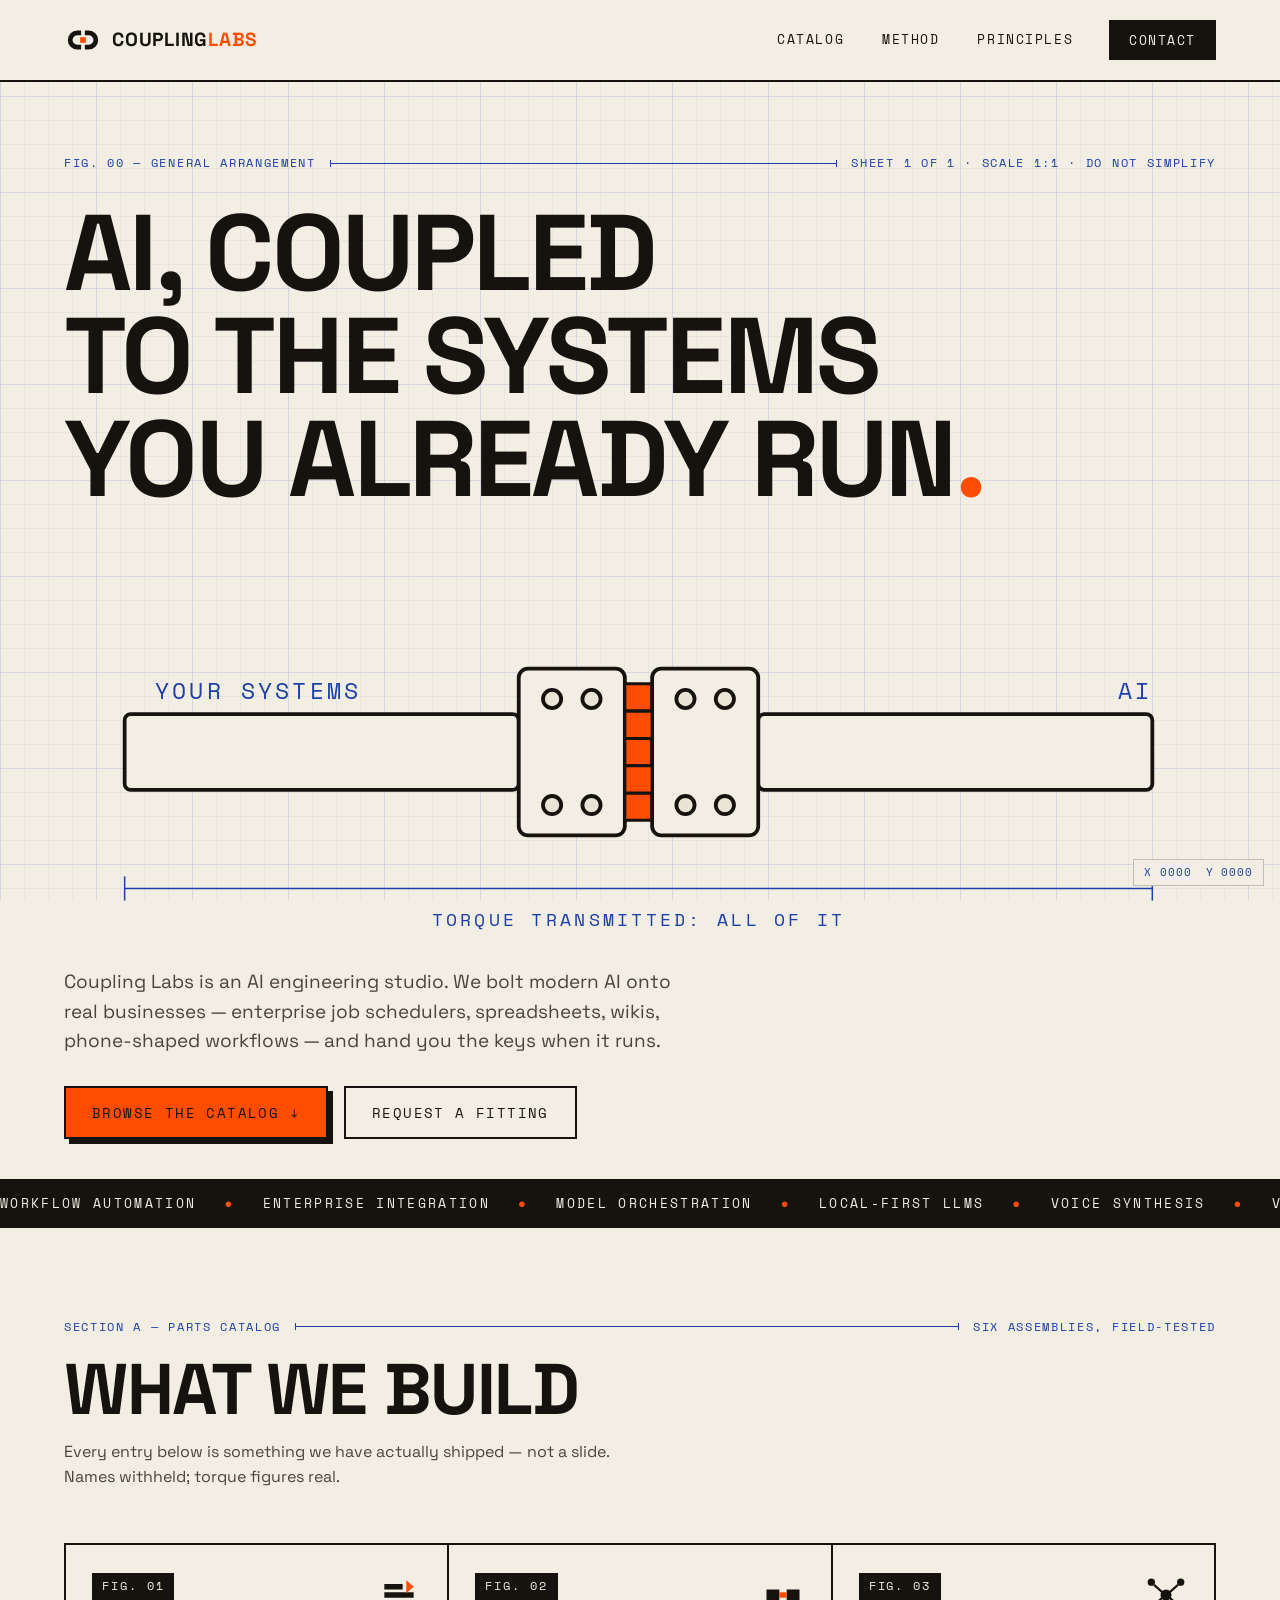
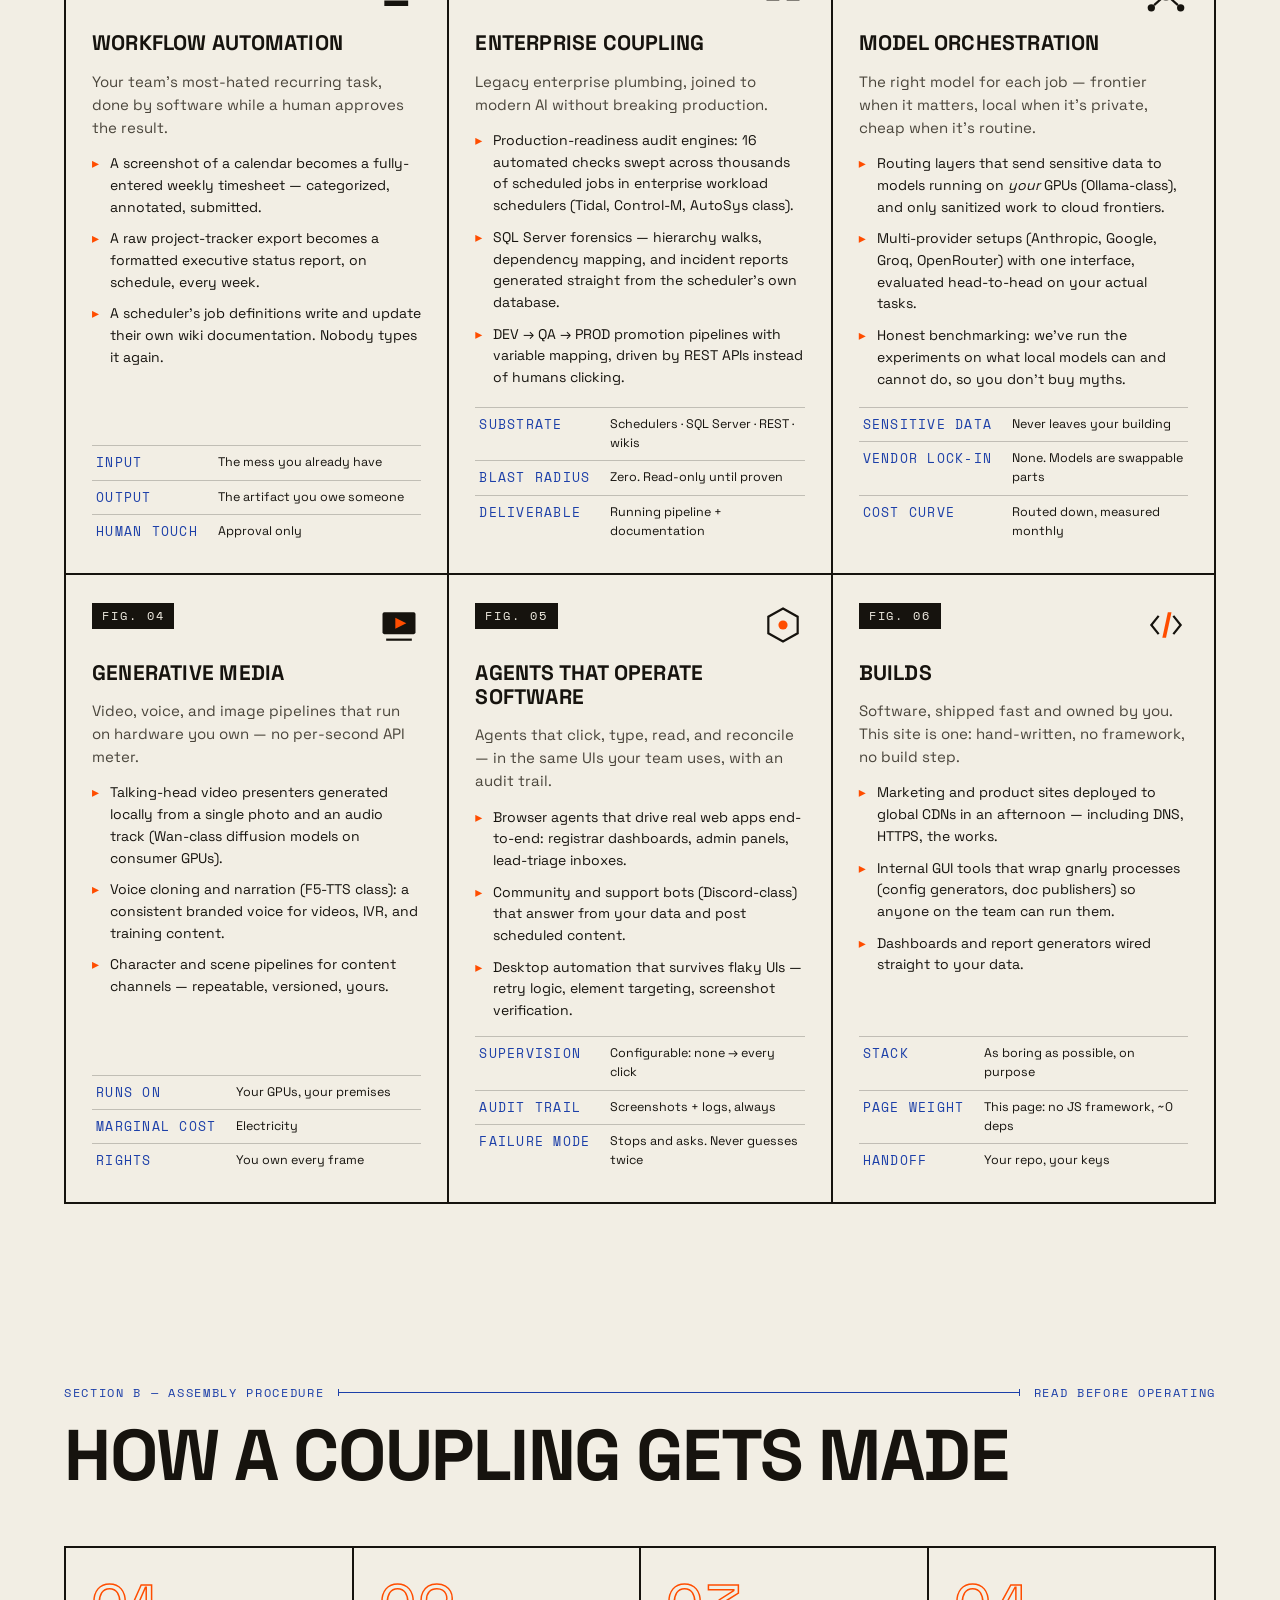
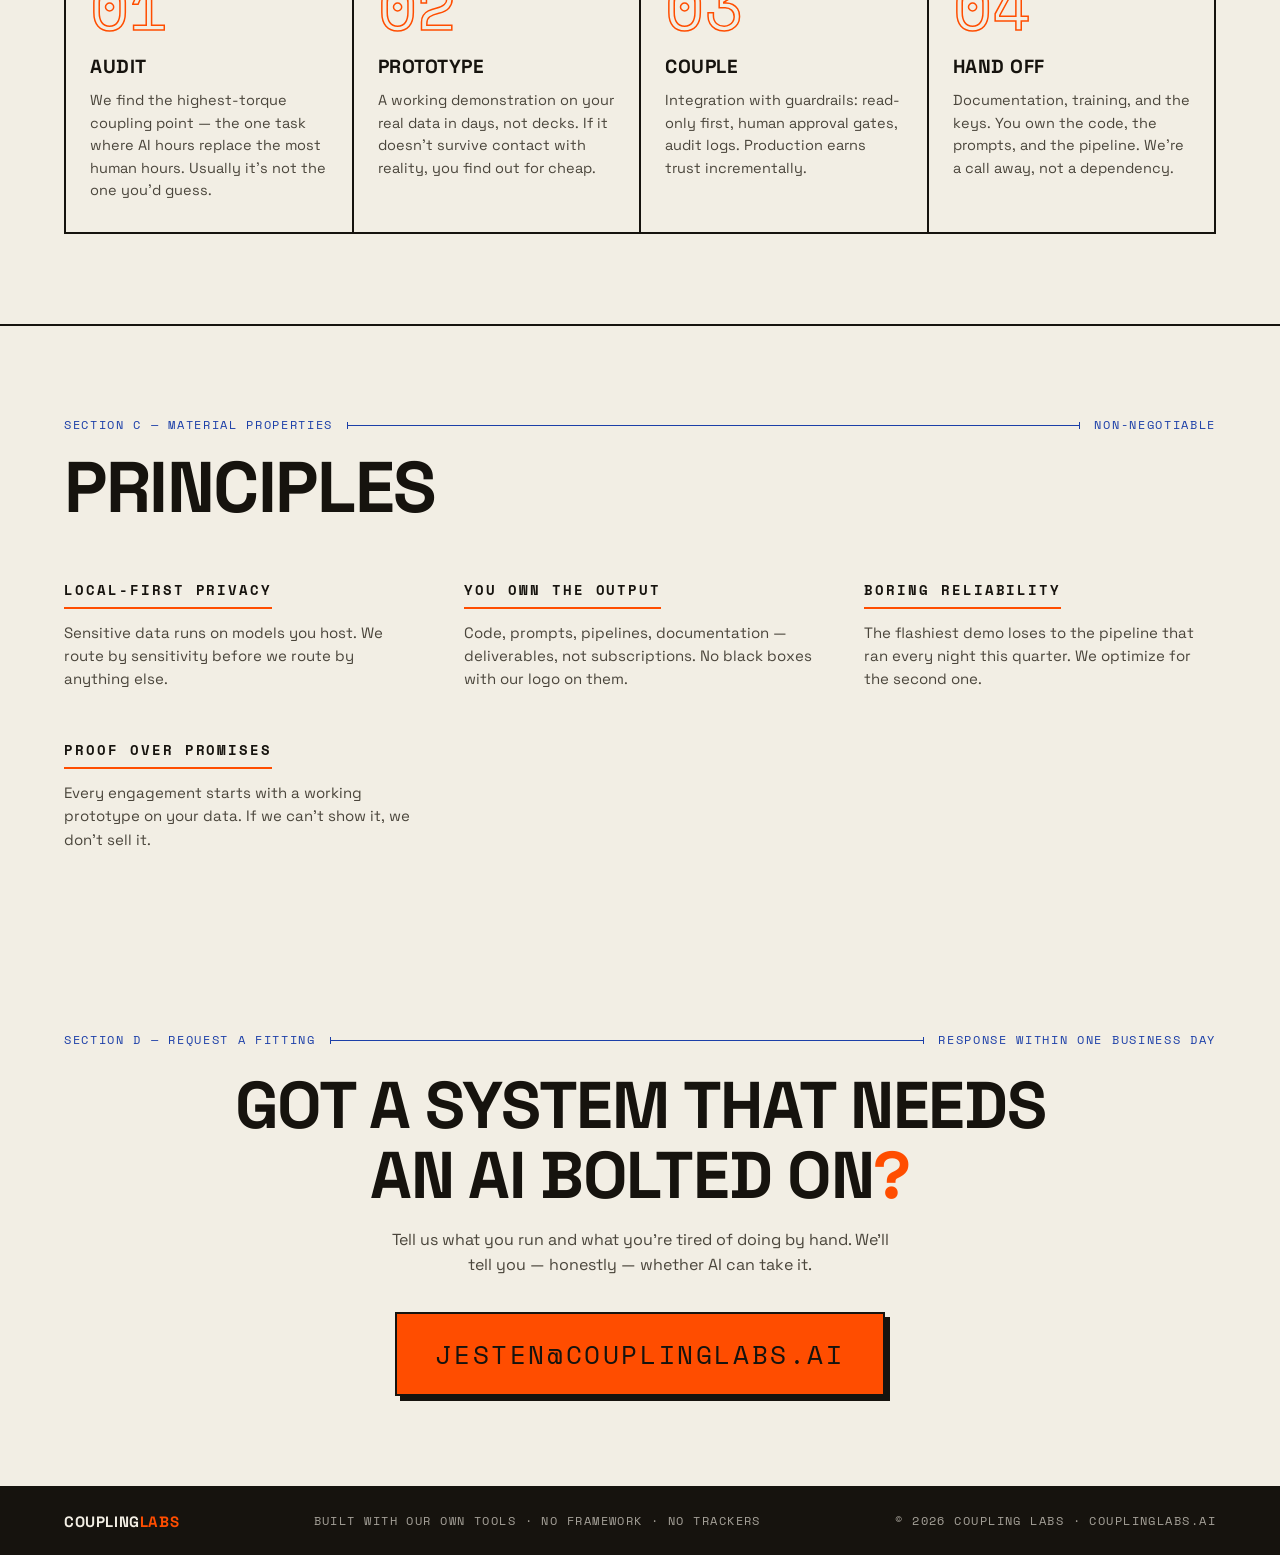
==== index.html @ 9859de4e "Coupling Labs site: schematic aesthetic, capability catalog, 404, CNAME" ====
<!DOCTYPE html>
<html lang="en">
<head>
  <meta charset="UTF-8">
  <meta name="viewport" content="width=device-width, initial-scale=1.0">
  <title>Coupling Labs — AI, coupled to the systems you already run</title>
  <meta name="description" content="Coupling Labs builds practical AI automation: workflow automation, enterprise integration, multi-model orchestration, generative media, and software-operating agents.">
  <link rel="icon" href="favicon.svg" type="image/svg+xml">
  <meta property="og:title" content="Coupling Labs">
  <meta property="og:description" content="AI, coupled to the systems you already run.">
  <meta property="og:url" content="https://couplinglabs.ai">
  <meta property="og:type" content="website">
  <link rel="preconnect" href="https://fonts.googleapis.com">
  <link rel="preconnect" href="https://fonts.gstatic.com" crossorigin>
  <link href="https://fonts.googleapis.com/css2?family=Space+Grotesk:wght@400;500;700&family=Space+Mono:ital,wght@0,400;0,700;1,400&display=swap" rel="stylesheet">
  <link rel="stylesheet" href="css/style.css">
</head>
<body>
  <div class="grid-overlay" aria-hidden="true"></div>
  <div class="cad-readout" aria-hidden="true"><span id="cad-x">X 0000</span> <span id="cad-y">Y 0000</span></div>

  <!-- ============ HEADER ============ -->
  <header class="site-header">
    <a class="wordmark" href="#top" aria-label="Coupling Labs home">
      <svg class="wordmark-glyph" viewBox="0 0 40 24" aria-hidden="true">
        <path d="M14 2a10 10 0 1 0 0 20h4v-5h-4a5 5 0 1 1 0-10h4V2h-4z"/>
        <path d="M26 2a10 10 0 1 1 0 20h-4v-5h4a5 5 0 1 0 0-10h-4V2h4z"/>
        <rect x="17" y="9" width="6" height="6"/>
      </svg>
      <span>COUPLING<em>LABS</em></span>
    </a>
    <nav class="site-nav" aria-label="Primary">
      <a href="#catalog">Catalog</a>
      <a href="#method">Method</a>
      <a href="#principles">Principles</a>
      <a href="#contact" class="nav-cta">Contact</a>
    </nav>
  </header>

  <main id="top">
    <!-- ============ HERO ============ -->
    <section class="hero">
      <p class="annotation hero-annotation">FIG. 00 — GENERAL ARRANGEMENT <span class="dim-line"></span> SHEET 1 OF 1 · SCALE 1:1 · DO NOT SIMPLIFY</p>
      <h1 class="hero-title">
        <span class="line">AI, COUPLED</span>
        <span class="line">TO THE SYSTEMS</span>
        <span class="line">YOU ALREADY RUN<span class="accent">.</span></span>
      </h1>

      <div class="coupling-stage" aria-label="Animated diagram of two machine parts coupling together">
        <svg id="coupling-svg" viewBox="0 0 760 260" role="img" aria-labelledby="couplingTitle">
          <title id="couplingTitle">Technical drawing: a shaft labeled YOUR SYSTEMS coupling with a shaft labeled AI</title>
          <!-- left assembly -->
          <g id="half-left">
            <rect class="draw" x="40" y="105" width="260" height="50" rx="4"/>
            <rect class="draw" x="300" y="75" width="70" height="110" rx="6"/>
            <circle class="draw bolt" cx="322" cy="95" r="6"/>
            <circle class="draw bolt" cx="322" cy="165" r="6"/>
            <circle class="draw bolt" cx="348" cy="95" r="6"/>
            <circle class="draw bolt" cx="348" cy="165" r="6"/>
            <path class="draw teeth" d="M370 85 h18 v18 h-18 z M370 121 h18 v18 h-18 z M370 157 h18 v18 h-18 z"/>
            <text class="label" x="60" y="95">YOUR SYSTEMS</text>
          </g>
          <!-- right assembly (teeth interlock with left at rest) -->
          <g id="half-right">
            <rect class="draw" x="458" y="105" width="260" height="50" rx="4"/>
            <rect class="draw" x="388" y="75" width="70" height="110" rx="6"/>
            <circle class="draw bolt" cx="410" cy="95" r="6"/>
            <circle class="draw bolt" cx="410" cy="165" r="6"/>
            <circle class="draw bolt" cx="436" cy="95" r="6"/>
            <circle class="draw bolt" cx="436" cy="165" r="6"/>
            <path class="draw teeth" d="M370 103 h18 v18 h-18 z M370 139 h18 v18 h-18 z" />
            <text class="label label-right" x="718" y="95">AI</text>
          </g>
          <!-- dimension lines -->
          <g class="dims" aria-hidden="true">
            <line x1="40" y1="220" x2="718" y2="220"/>
            <line x1="40" y1="212" x2="40" y2="228"/>
            <line x1="718" y1="212" x2="718" y2="228"/>
            <text x="379" y="245" text-anchor="middle">TORQUE TRANSMITTED: ALL OF IT</text>
          </g>
          <!-- spark on lock -->
          <g id="lock-spark" aria-hidden="true">
            <line x1="379" y1="55" x2="379" y2="20"/>
            <line x1="359" y1="60" x2="339" y2="32"/>
            <line x1="399" y1="60" x2="419" y2="32"/>
          </g>
        </svg>
      </div>

      <p class="hero-sub">Coupling Labs is an AI engineering studio. We bolt modern AI onto real businesses — enterprise job schedulers, spreadsheets, wikis, phone-shaped workflows — and hand you the keys when it runs.</p>
      <div class="hero-ctas">
        <a class="btn btn-primary" href="#catalog">Browse the catalog ↓</a>
        <a class="btn btn-ghost" href="#contact">Request a fitting</a>
      </div>
    </section>

    <!-- ============ TICKER ============ -->
    <div class="ticker" aria-hidden="true">
      <div class="ticker-track">
        <span>WORKFLOW AUTOMATION</span><span class="tick-dot">●</span>
        <span>ENTERPRISE INTEGRATION</span><span class="tick-dot">●</span>
        <span>MODEL ORCHESTRATION</span><span class="tick-dot">●</span>
        <span>LOCAL-FIRST LLMS</span><span class="tick-dot">●</span>
        <span>VOICE SYNTHESIS</span><span class="tick-dot">●</span>
        <span>VIDEO GENERATION</span><span class="tick-dot">●</span>
        <span>BROWSER AGENTS</span><span class="tick-dot">●</span>
        <span>SQL FORENSICS</span><span class="tick-dot">●</span>
        <span>DOC PIPELINES</span><span class="tick-dot">●</span>
        <span>WORKFLOW AUTOMATION</span><span class="tick-dot">●</span>
        <span>ENTERPRISE INTEGRATION</span><span class="tick-dot">●</span>
        <span>MODEL ORCHESTRATION</span><span class="tick-dot">●</span>
        <span>LOCAL-FIRST LLMS</span><span class="tick-dot">●</span>
        <span>VOICE SYNTHESIS</span><span class="tick-dot">●</span>
        <span>VIDEO GENERATION</span><span class="tick-dot">●</span>
        <span>BROWSER AGENTS</span><span class="tick-dot">●</span>
        <span>SQL FORENSICS</span><span class="tick-dot">●</span>
        <span>DOC PIPELINES</span><span class="tick-dot">●</span>
      </div>
    </div>

    <!-- ============ CATALOG ============ -->
    <section id="catalog" class="catalog">
      <header class="section-head">
        <p class="annotation">SECTION A — PARTS CATALOG <span class="dim-line"></span> SIX ASSEMBLIES, FIELD-TESTED</p>
        <h2>WHAT WE BUILD</h2>
        <p class="section-sub">Every entry below is something we have actually shipped — not a slide. Names withheld; torque figures real.</p>
      </header>

      <div class="fig-grid">
        <article class="fig-card" id="fig-01">
          <div class="fig-head">
            <span class="fig-no">FIG. 01</span>
            <svg class="fig-icon" viewBox="0 0 48 48" aria-hidden="true"><path d="M8 12h20v6H8zM8 21h32v6H8zM8 30h26v6H8z"/><path class="icon-accent" d="M32 8l8 7-8 7z"/></svg>
          </div>
          <h3>WORKFLOW AUTOMATION</h3>
          <p>Your team's most-hated recurring task, done by software while a human approves the result.</p>
          <ul class="fig-examples">
            <li>A screenshot of a calendar becomes a fully-entered weekly timesheet — categorized, annotated, submitted.</li>
            <li>A raw project-tracker export becomes a formatted executive status report, on schedule, every week.</li>
            <li>A scheduler's job definitions write and update their own wiki documentation. Nobody types it again.</li>
          </ul>
          <table class="spec"><tbody>
            <tr><th>INPUT</th><td>The mess you already have</td></tr>
            <tr><th>OUTPUT</th><td>The artifact you owe someone</td></tr>
            <tr><th>HUMAN TOUCH</th><td>Approval only</td></tr>
          </tbody></table>
        </article>

        <article class="fig-card" id="fig-02">
          <div class="fig-head">
            <span class="fig-no">FIG. 02</span>
            <svg class="fig-icon" viewBox="0 0 48 48" aria-hidden="true"><rect x="6" y="18" width="14" height="12"/><rect x="28" y="18" width="14" height="12"/><path class="icon-accent" d="M20 21h8v6h-8z"/></svg>
          </div>
          <h3>ENTERPRISE COUPLING</h3>
          <p>Legacy enterprise plumbing, joined to modern AI without breaking production.</p>
          <ul class="fig-examples">
            <li>Production-readiness audit engines: 16 automated checks swept across thousands of scheduled jobs in enterprise workload schedulers (Tidal, Control-M, AutoSys class).</li>
            <li>SQL Server forensics — hierarchy walks, dependency mapping, and incident reports generated straight from the scheduler's own database.</li>
            <li>DEV → QA → PROD promotion pipelines with variable mapping, driven by REST APIs instead of humans clicking.</li>
          </ul>
          <table class="spec"><tbody>
            <tr><th>SUBSTRATE</th><td>Schedulers · SQL Server · REST · wikis</td></tr>
            <tr><th>BLAST RADIUS</th><td>Zero. Read-only until proven</td></tr>
            <tr><th>DELIVERABLE</th><td>Running pipeline + documentation</td></tr>
          </tbody></table>
        </article>

        <article class="fig-card" id="fig-03">
          <div class="fig-head">
            <span class="fig-no">FIG. 03</span>
            <svg class="fig-icon" viewBox="0 0 48 48" aria-hidden="true"><circle cx="24" cy="24" r="6"/><circle cx="8" cy="10" r="4"/><circle cx="40" cy="10" r="4"/><circle cx="8" cy="38" r="4"/><circle cx="40" cy="38" r="4"/><path class="icon-lines" d="M11 13l9 8m17-8l-9 8m-17 14l9-8m17 8l-9-8"/></svg>
          </div>
          <h3>MODEL ORCHESTRATION</h3>
          <p>The right model for each job — frontier when it matters, local when it's private, cheap when it's routine.</p>
          <ul class="fig-examples">
            <li>Routing layers that send sensitive data to models running on <em>your</em> GPUs (Ollama-class), and only sanitized work to cloud frontiers.</li>
            <li>Multi-provider setups (Anthropic, Google, Groq, OpenRouter) with one interface, evaluated head-to-head on your actual tasks.</li>
            <li>Honest benchmarking: we've run the experiments on what local models can and cannot do, so you don't buy myths.</li>
          </ul>
          <table class="spec"><tbody>
            <tr><th>SENSITIVE DATA</th><td>Never leaves your building</td></tr>
            <tr><th>VENDOR LOCK-IN</th><td>None. Models are swappable parts</td></tr>
            <tr><th>COST CURVE</th><td>Routed down, measured monthly</td></tr>
          </tbody></table>
        </article>

        <article class="fig-card" id="fig-04">
          <div class="fig-head">
            <span class="fig-no">FIG. 04</span>
            <svg class="fig-icon" viewBox="0 0 48 48" aria-hidden="true"><rect x="6" y="10" width="36" height="24" rx="2"/><path class="icon-accent" d="M20 16l12 6-12 6z"/><path class="icon-lines" d="M10 40h28"/></svg>
          </div>
          <h3>GENERATIVE MEDIA</h3>
          <p>Video, voice, and image pipelines that run on hardware you own — no per-second API meter.</p>
          <ul class="fig-examples">
            <li>Talking-head video presenters generated locally from a single photo and an audio track (Wan-class diffusion models on consumer GPUs).</li>
            <li>Voice cloning and narration (F5-TTS class): a consistent branded voice for videos, IVR, and training content.</li>
            <li>Character and scene pipelines for content channels — repeatable, versioned, yours.</li>
          </ul>
          <table class="spec"><tbody>
            <tr><th>RUNS ON</th><td>Your GPUs, your premises</td></tr>
            <tr><th>MARGINAL COST</th><td>Electricity</td></tr>
            <tr><th>RIGHTS</th><td>You own every frame</td></tr>
          </tbody></table>
        </article>

        <article class="fig-card" id="fig-05">
          <div class="fig-head">
            <span class="fig-no">FIG. 05</span>
            <svg class="fig-icon" viewBox="0 0 48 48" aria-hidden="true"><path d="M24 6l16 9v18l-16 9-16-9V15z" fill="none" class="icon-stroke"/><circle class="icon-accent" cx="24" cy="24" r="5"/></svg>
          </div>
          <h3>AGENTS THAT OPERATE SOFTWARE</h3>
          <p>Agents that click, type, read, and reconcile — in the same UIs your team uses, with an audit trail.</p>
          <ul class="fig-examples">
            <li>Browser agents that drive real web apps end-to-end: registrar dashboards, admin panels, lead-triage inboxes.</li>
            <li>Community and support bots (Discord-class) that answer from your data and post scheduled content.</li>
            <li>Desktop automation that survives flaky UIs — retry logic, element targeting, screenshot verification.</li>
          </ul>
          <table class="spec"><tbody>
            <tr><th>SUPERVISION</th><td>Configurable: none → every click</td></tr>
            <tr><th>AUDIT TRAIL</th><td>Screenshots + logs, always</td></tr>
            <tr><th>FAILURE MODE</th><td>Stops and asks. Never guesses twice</td></tr>
          </tbody></table>
        </article>

        <article class="fig-card" id="fig-06">
          <div class="fig-head">
            <span class="fig-no">FIG. 06</span>
            <svg class="fig-icon" viewBox="0 0 48 48" aria-hidden="true"><path class="icon-stroke" fill="none" d="M16 14l-8 10 8 10M32 14l8 10-8 10"/><path class="icon-accent" d="M26 10l-6 28h4l6-28z"/></svg>
          </div>
          <h3>BUILDS</h3>
          <p>Software, shipped fast and owned by you. This site is one: hand-written, no framework, no build step.</p>
          <ul class="fig-examples">
            <li>Marketing and product sites deployed to global CDNs in an afternoon — including DNS, HTTPS, the works.</li>
            <li>Internal GUI tools that wrap gnarly processes (config generators, doc publishers) so anyone on the team can run them.</li>
            <li>Dashboards and report generators wired straight to your data.</li>
          </ul>
          <table class="spec"><tbody>
            <tr><th>STACK</th><td>As boring as possible, on purpose</td></tr>
            <tr><th>PAGE WEIGHT</th><td>This page: no JS framework, ~0 deps</td></tr>
            <tr><th>HANDOFF</th><td>Your repo, your keys</td></tr>
          </tbody></table>
        </article>
      </div>
    </section>

    <!-- ============ METHOD ============ -->
    <section id="method" class="method">
      <header class="section-head">
        <p class="annotation">SECTION B — ASSEMBLY PROCEDURE <span class="dim-line"></span> READ BEFORE OPERATING</p>
        <h2>HOW A COUPLING GETS MADE</h2>
      </header>
      <ol class="method-steps">
        <li>
          <span class="step-no">01</span>
          <h3>AUDIT</h3>
          <p>We find the highest-torque coupling point — the one task where AI hours replace the most human hours. Usually it's not the one you'd guess.</p>
        </li>
        <li>
          <span class="step-no">02</span>
          <h3>PROTOTYPE</h3>
          <p>A working demonstration on your real data in days, not decks. If it doesn't survive contact with reality, you find out for cheap.</p>
        </li>
        <li>
          <span class="step-no">03</span>
          <h3>COUPLE</h3>
          <p>Integration with guardrails: read-only first, human approval gates, audit logs. Production earns trust incrementally.</p>
        </li>
        <li>
          <span class="step-no">04</span>
          <h3>HAND OFF</h3>
          <p>Documentation, training, and the keys. You own the code, the prompts, and the pipeline. We're a call away, not a dependency.</p>
        </li>
      </ol>
    </section>

    <!-- ============ PRINCIPLES ============ -->
    <section id="principles" class="principles">
      <header class="section-head">
        <p class="annotation">SECTION C — MATERIAL PROPERTIES <span class="dim-line"></span> NON-NEGOTIABLE</p>
        <h2>PRINCIPLES</h2>
      </header>
      <div class="principle-grid">
        <div class="principle">
          <h3>LOCAL-FIRST PRIVACY</h3>
          <p>Sensitive data runs on models you host. We route by sensitivity before we route by anything else.</p>
        </div>
        <div class="principle">
          <h3>YOU OWN THE OUTPUT</h3>
          <p>Code, prompts, pipelines, documentation — deliverables, not subscriptions. No black boxes with our logo on them.</p>
        </div>
        <div class="principle">
          <h3>BORING RELIABILITY</h3>
          <p>The flashiest demo loses to the pipeline that ran every night this quarter. We optimize for the second one.</p>
        </div>
        <div class="principle">
          <h3>PROOF OVER PROMISES</h3>
          <p>Every engagement starts with a working prototype on your data. If we can't show it, we don't sell it.</p>
        </div>
      </div>
    </section>

    <!-- ============ CONTACT ============ -->
    <section id="contact" class="contact">
      <p class="annotation">SECTION D — REQUEST A FITTING <span class="dim-line"></span> RESPONSE WITHIN ONE BUSINESS DAY</p>
      <h2>GOT A SYSTEM THAT NEEDS<br>AN AI BOLTED ON<span class="accent">?</span></h2>
      <p class="contact-sub">Tell us what you run and what you're tired of doing by hand. We'll tell you — honestly — whether AI can take it.</p>
      <a class="btn btn-primary btn-xl" href="mailto:jesten@couplinglabs.ai">jesten@couplinglabs.ai</a>
    </section>
  </main>

  <footer class="site-footer">
    <div class="footer-row">
      <span class="footer-mark">COUPLING<em>LABS</em></span>
      <span class="footer-note">BUILT WITH OUR OWN TOOLS · NO FRAMEWORK · NO TRACKERS</span>
      <span class="footer-copy">© 2026 COUPLING LABS · COUPLINGLABS.AI</span>
    </div>
  </footer>

  <script src="js/main.js"></script>
</body>
</html>
---- css/style.css ----
/* ============================================================
   COUPLING LABS — engineering-schematic aesthetic
   paper + ink + blueprint blue + safety orange
   ============================================================ */

:root {
  --paper: #f2eee4;
  --paper-deep: #e9e4d6;
  --ink: #16130e;
  --ink-soft: #4a453b;
  --blue: #1c3fa8;
  --orange: #ff4d00;
  --grid: rgba(28, 63, 168, 0.09);
  --rule: rgba(22, 19, 14, 0.22);
  --font-display: "Space Grotesk", system-ui, sans-serif;
  --font-mono: "Space Mono", ui-monospace, monospace;
}

* { margin: 0; padding: 0; box-sizing: border-box; }

html { scroll-behavior: smooth; }

body {
  background: var(--paper);
  color: var(--ink);
  font-family: var(--font-display);
  line-height: 1.55;
  overflow-x: hidden;
}

/* ---- blueprint grid over everything ---- */
.grid-overlay {
  position: fixed;
  inset: 0;
  pointer-events: none;
  z-index: 0;
  background-image:
    linear-gradient(var(--grid) 1px, transparent 1px),
    linear-gradient(90deg, var(--grid) 1px, transparent 1px),
    linear-gradient(rgba(28, 63, 168, 0.045) 1px, transparent 1px),
    linear-gradient(90deg, rgba(28, 63, 168, 0.045) 1px, transparent 1px);
  background-size: 96px 96px, 96px 96px, 24px 24px, 24px 24px;
}

/* ---- CAD coordinate readout ---- */
.cad-readout {
  position: fixed;
  bottom: 14px;
  right: 16px;
  z-index: 50;
  font-family: var(--font-mono);
  font-size: 11px;
  letter-spacing: 0.08em;
  color: var(--blue);
  background: var(--paper);
  border: 1px solid var(--rule);
  padding: 4px 10px;
  display: flex;
  gap: 14px;
  user-select: none;
}

main, .site-header, .site-footer, .ticker { position: relative; z-index: 1; }

/* ============ HEADER ============ */
.site-header {
  display: flex;
  align-items: center;
  justify-content: space-between;
  padding: 20px clamp(20px, 5vw, 64px);
  border-bottom: 2px solid var(--ink);
  background: var(--paper);
  position: sticky;
  top: 0;
  z-index: 40;
}

.wordmark {
  display: flex;
  align-items: center;
  gap: 10px;
  text-decoration: none;
  color: var(--ink);
  font-weight: 700;
  font-size: 19px;
  letter-spacing: 0.04em;
}
.wordmark em { font-style: normal; color: var(--orange); }
.wordmark-glyph { width: 38px; height: 24px; fill: var(--ink); }
.wordmark-glyph rect { fill: var(--orange); }

.site-nav { display: flex; gap: clamp(12px, 3vw, 34px); align-items: center; }
.site-nav a {
  font-family: var(--font-mono);
  font-size: 13px;
  letter-spacing: 0.12em;
  text-transform: uppercase;
  text-decoration: none;
  color: var(--ink);
  padding: 6px 2px;
  border-bottom: 2px solid transparent;
}
.site-nav a:hover { border-bottom-color: var(--orange); }
.site-nav .nav-cta {
  border: 2px solid var(--ink);
  padding: 8px 18px;
  background: var(--ink);
  color: var(--paper);
}
.site-nav .nav-cta:hover { background: var(--orange); border-color: var(--orange); color: var(--ink); }

/* ============ ANNOTATIONS (mono figure labels) ============ */
.annotation {
  font-family: var(--font-mono);
  font-size: 12px;
  letter-spacing: 0.14em;
  color: var(--blue);
  display: flex;
  align-items: center;
  gap: 14px;
  text-transform: uppercase;
  white-space: nowrap;
  overflow: hidden;
}
.dim-line {
  flex: 1 1 40px;
  min-width: 24px;
  height: 1px;
  background: var(--blue);
  position: relative;
}
.dim-line::before, .dim-line::after {
  content: "";
  position: absolute;
  top: -3px;
  width: 1px;
  height: 7px;
  background: var(--blue);
}
.dim-line::before { left: 0; }
.dim-line::after { right: 0; }

/* ============ HERO ============ */
.hero {
  padding: clamp(40px, 8vh, 90px) clamp(20px, 5vw, 64px) 40px;
  max-width: 1280px;
  margin: 0 auto;
}
.hero-annotation { margin-bottom: 28px; }

.hero-title {
  font-size: clamp(42px, 8.4vw, 118px);
  line-height: 0.96;
  letter-spacing: -0.025em;
  font-weight: 700;
  text-transform: uppercase;
}
.hero-title .line { display: block; }
.accent { color: var(--orange); }

.coupling-stage { margin: clamp(28px, 5vh, 56px) 0 8px; }
#coupling-svg { width: 100%; height: auto; display: block; }
#coupling-svg .draw {
  fill: var(--paper);
  stroke: var(--ink);
  stroke-width: 2.5;
}
#coupling-svg .bolt { fill: var(--paper-deep); }
#coupling-svg .teeth { fill: var(--orange); stroke: var(--ink); stroke-width: 2; }
#coupling-svg .label {
  font-family: var(--font-mono);
  font-size: 15px;
  letter-spacing: 0.14em;
  fill: var(--blue);
  stroke: none;
}
#coupling-svg .label-right { text-anchor: end; }
#coupling-svg .dims line { stroke: var(--blue); stroke-width: 1; }
#coupling-svg .dims text {
  font-family: var(--font-mono);
  font-size: 12px;
  letter-spacing: 0.18em;
  fill: var(--blue);
}
#lock-spark line {
  stroke: var(--orange);
  stroke-width: 3;
  stroke-linecap: round;
  opacity: 0;
}

/* coupling animation */
#half-left  { transform: translateX(-80px); }
#half-right { transform: translateX(80px); }
.coupled #half-left  { transform: translateX(0); transition: transform 1.1s cubic-bezier(.7,0,.2,1.4); }
.coupled #half-right { transform: translateX(0); transition: transform 1.1s cubic-bezier(.7,0,.2,1.4); }
.coupled #lock-spark line { animation: spark 0.5s 1.05s ease-out; }
@keyframes spark {
  0% { opacity: 0; transform: scale(0.4); transform-origin: 379px 60px; }
  30% { opacity: 1; }
  100% { opacity: 0; transform: scale(1.15); transform-origin: 379px 60px; }
}

.hero-sub {
  max-width: 640px;
  font-size: clamp(16px, 1.6vw, 19px);
  color: var(--ink-soft);
  margin: 18px 0 30px;
}

.hero-ctas { display: flex; gap: 16px; flex-wrap: wrap; }

/* ============ BUTTONS ============ */
.btn {
  font-family: var(--font-mono);
  font-size: 14px;
  letter-spacing: 0.1em;
  text-transform: uppercase;
  text-decoration: none;
  padding: 14px 26px;
  border: 2px solid var(--ink);
  color: var(--ink);
  background: transparent;
  display: inline-block;
  position: relative;
  transition: transform 0.12s ease, box-shadow 0.12s ease, background 0.12s ease;
}
.btn-primary { background: var(--orange); border-color: var(--ink); box-shadow: 5px 5px 0 var(--ink); }
.btn-primary:hover { transform: translate(2px, 2px); box-shadow: 3px 3px 0 var(--ink); }
.btn-ghost:hover { background: var(--ink); color: var(--paper); }
.btn-xl { font-size: clamp(16px, 2.6vw, 26px); padding: 20px 38px; }

/* ============ TICKER ============ */
.ticker {
  border-top: 2px solid var(--ink);
  border-bottom: 2px solid var(--ink);
  background: var(--ink);
  color: var(--paper);
  overflow: hidden;
  padding: 12px 0;
}
.ticker-track {
  display: flex;
  gap: 28px;
  width: max-content;
  font-family: var(--font-mono);
  font-size: 13px;
  letter-spacing: 0.18em;
  animation: ticker 36s linear infinite;
}
.tick-dot { color: var(--orange); }
@keyframes ticker { from { transform: translateX(0); } to { transform: translateX(-50%); } }

/* ============ SECTIONS ============ */
section { padding: clamp(56px, 10vh, 110px) clamp(20px, 5vw, 64px); max-width: 1280px; margin: 0 auto; }

.section-head { margin-bottom: clamp(32px, 6vh, 56px); }
.section-head h2 {
  font-size: clamp(34px, 5.6vw, 72px);
  letter-spacing: -0.02em;
  line-height: 1;
  margin-top: 18px;
  text-transform: uppercase;
}
.section-sub { color: var(--ink-soft); margin-top: 14px; max-width: 560px; }

/* ============ CATALOG / FIG CARDS ============ */
.fig-grid {
  display: grid;
  grid-template-columns: repeat(auto-fit, minmax(330px, 1fr));
  gap: 0;
  border: 2px solid var(--ink);
  background: var(--ink);
  grid-auto-rows: 1fr;
  row-gap: 2px;
  column-gap: 2px;
}

.fig-card {
  background: var(--paper);
  padding: 28px 26px 24px;
  display: flex;
  flex-direction: column;
  gap: 14px;
  position: relative;
  transition: background 0.15s ease;
}
.fig-card:hover { background: var(--paper-deep); }
.fig-card:hover .fig-no { background: var(--orange); color: var(--ink); }

.fig-head { display: flex; justify-content: space-between; align-items: flex-start; }
.fig-no {
  font-family: var(--font-mono);
  font-size: 12px;
  letter-spacing: 0.16em;
  background: var(--ink);
  color: var(--paper);
  padding: 4px 10px;
  transition: background 0.15s ease, color 0.15s ease;
}
.fig-icon { width: 44px; height: 44px; fill: var(--ink); }
.fig-icon .icon-accent { fill: var(--orange); }
.fig-icon .icon-lines, .fig-icon .icon-stroke { stroke: var(--ink); stroke-width: 2.4; fill: none; }

.fig-card h3 {
  font-size: 21px;
  letter-spacing: 0.01em;
  line-height: 1.15;
}
.fig-card > p { color: var(--ink-soft); font-size: 15px; }

.fig-examples {
  list-style: none;
  display: flex;
  flex-direction: column;
  gap: 10px;
  font-size: 14px;
}
.fig-examples li {
  padding-left: 18px;
  position: relative;
}
.fig-examples li::before {
  content: "▸";
  position: absolute;
  left: 0;
  color: var(--orange);
}

.spec {
  margin-top: auto;
  width: 100%;
  border-collapse: collapse;
  font-size: 12.5px;
}
.spec th, .spec td {
  border-top: 1px solid var(--rule);
  padding: 7px 4px;
  text-align: left;
  vertical-align: top;
}
.spec th {
  font-family: var(--font-mono);
  font-weight: 400;
  letter-spacing: 0.1em;
  color: var(--blue);
  white-space: nowrap;
  padding-right: 16px;
  width: 1%;
}

/* ============ METHOD ============ */
.method-steps {
  list-style: none;
  display: grid;
  grid-template-columns: repeat(auto-fit, minmax(230px, 1fr));
  gap: 2px;
  border: 2px solid var(--ink);
  background: var(--ink);
  counter-reset: step;
}
.method-steps li { background: var(--paper); padding: 26px 24px 30px; position: relative; }
.method-steps li:hover { background: var(--paper-deep); }
.step-no {
  font-family: var(--font-mono);
  font-size: clamp(40px, 5vw, 64px);
  color: transparent;
  -webkit-text-stroke: 1.5px var(--orange);
  display: block;
  line-height: 1;
  margin-bottom: 14px;
}
.method-steps h3 { font-size: 19px; margin-bottom: 8px; letter-spacing: 0.03em; }
.method-steps p { font-size: 14.5px; color: var(--ink-soft); }

/* ============ PRINCIPLES ============ */
.principles { border-top: 2px solid var(--ink); }
.principle-grid {
  display: grid;
  grid-template-columns: repeat(auto-fit, minmax(260px, 1fr));
  gap: clamp(24px, 4vw, 48px);
}
.principle h3 {
  font-family: var(--font-mono);
  font-size: 14px;
  letter-spacing: 0.14em;
  border-bottom: 2px solid var(--orange);
  display: inline-block;
  padding-bottom: 6px;
  margin-bottom: 12px;
}
.principle p { font-size: 15px; color: var(--ink-soft); }

/* ============ CONTACT ============ */
.contact { text-align: center; }
.contact .annotation { justify-content: center; }
.contact h2 {
  font-size: clamp(30px, 5.4vw, 66px);
  text-transform: uppercase;
  letter-spacing: -0.02em;
  line-height: 1.05;
  margin: 22px 0 18px;
}
.contact-sub { color: var(--ink-soft); max-width: 520px; margin: 0 auto 34px; }

/* ============ FOOTER ============ */
.site-footer {
  border-top: 2px solid var(--ink);
  background: var(--ink);
  color: var(--paper);
  padding: 22px clamp(20px, 5vw, 64px);
}
.footer-row {
  display: flex;
  justify-content: space-between;
  align-items: center;
  gap: 18px;
  flex-wrap: wrap;
  font-family: var(--font-mono);
  font-size: 12px;
  letter-spacing: 0.12em;
}
.footer-mark { font-family: var(--font-display); font-weight: 700; font-size: 15px; letter-spacing: 0.04em; }
.footer-mark em { font-style: normal; color: var(--orange); }
.footer-note, .footer-copy { color: rgba(242, 238, 228, 0.65); }

/* ============ MOTION SAFETY ============ */
@media (prefers-reduced-motion: reduce) {
  html { scroll-behavior: auto; }
  .ticker-track { animation: none; }
  #half-left, #half-right { transform: none; transition: none; }
  .coupled #half-left, .coupled #half-right { transition: none; }
  .btn, .fig-card, .fig-no { transition: none; }
}

/* ============ SMALL SCREENS ============ */
@media (max-width: 640px) {
  .site-header { flex-direction: column; gap: 14px; }
  .cad-readout { display: none; }
  .annotation { white-space: normal; }
  .hero-ctas .btn { width: 100%; text-align: center; }
}
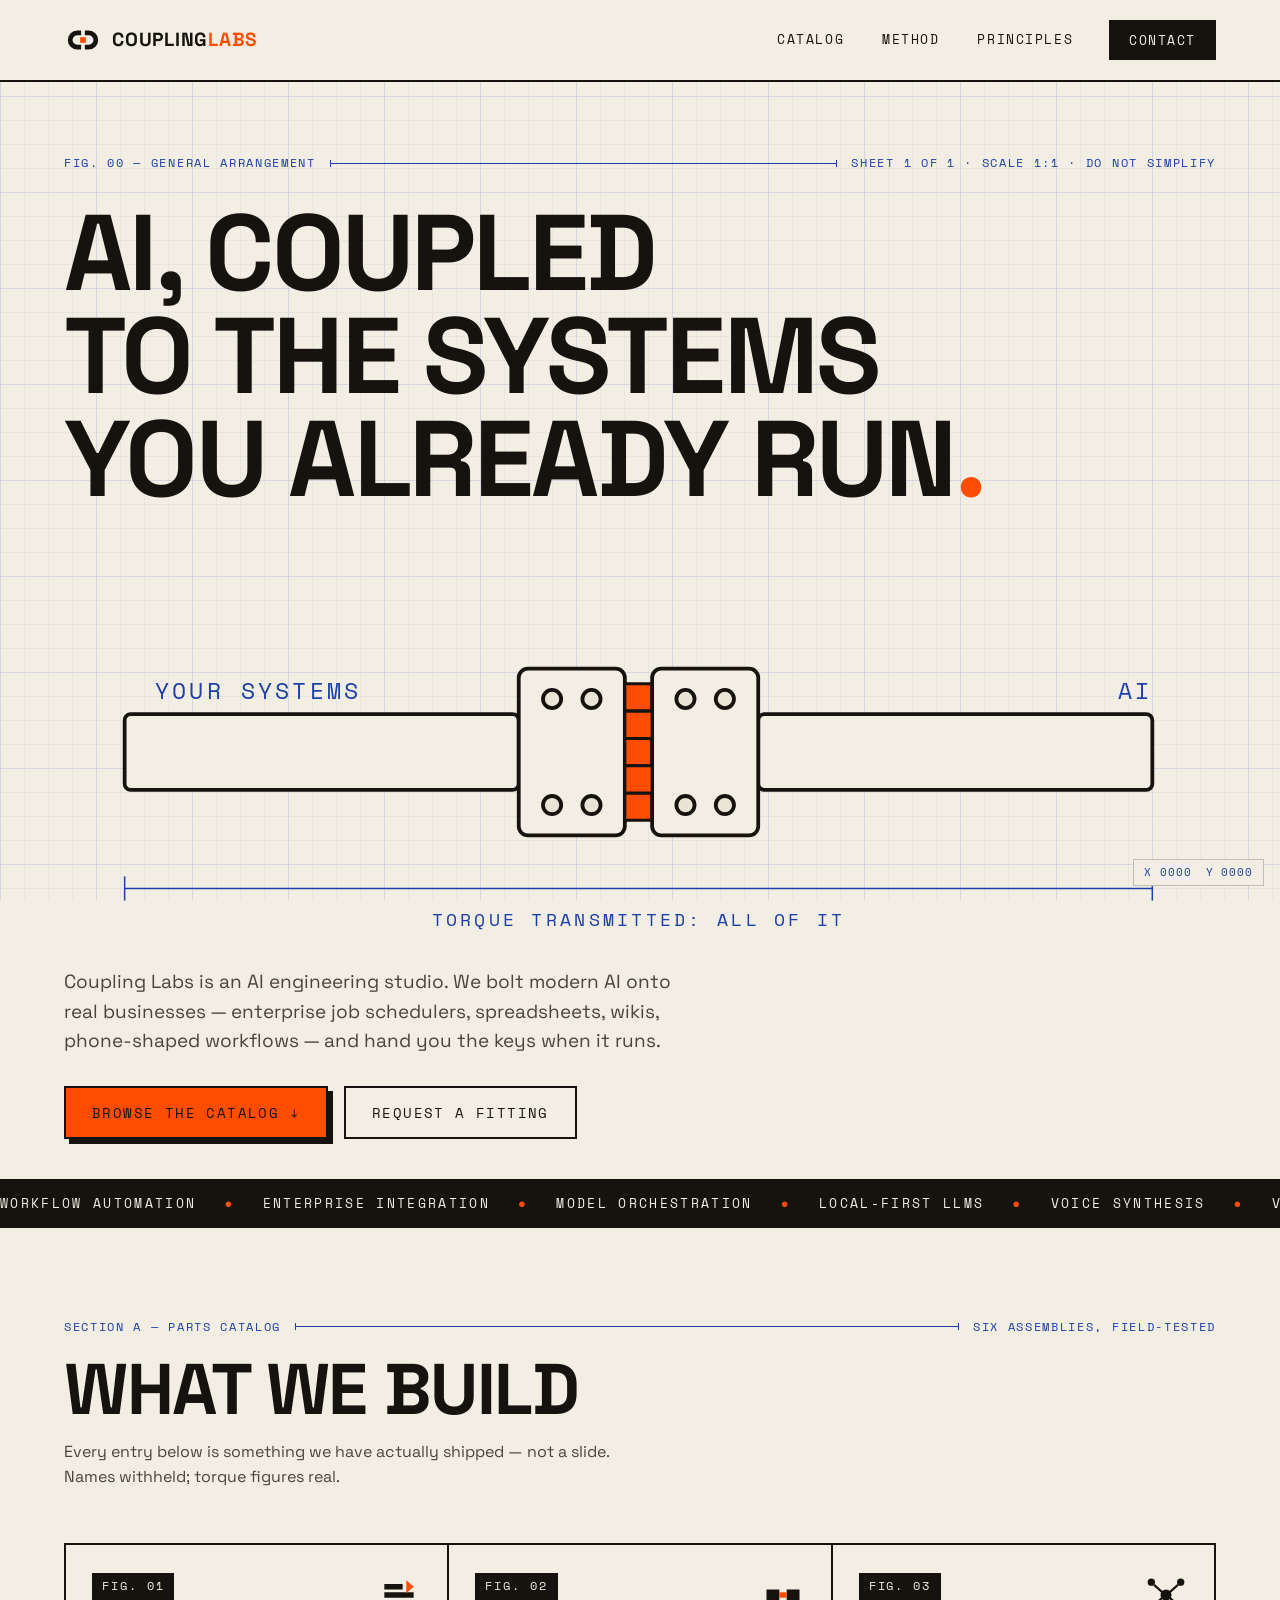
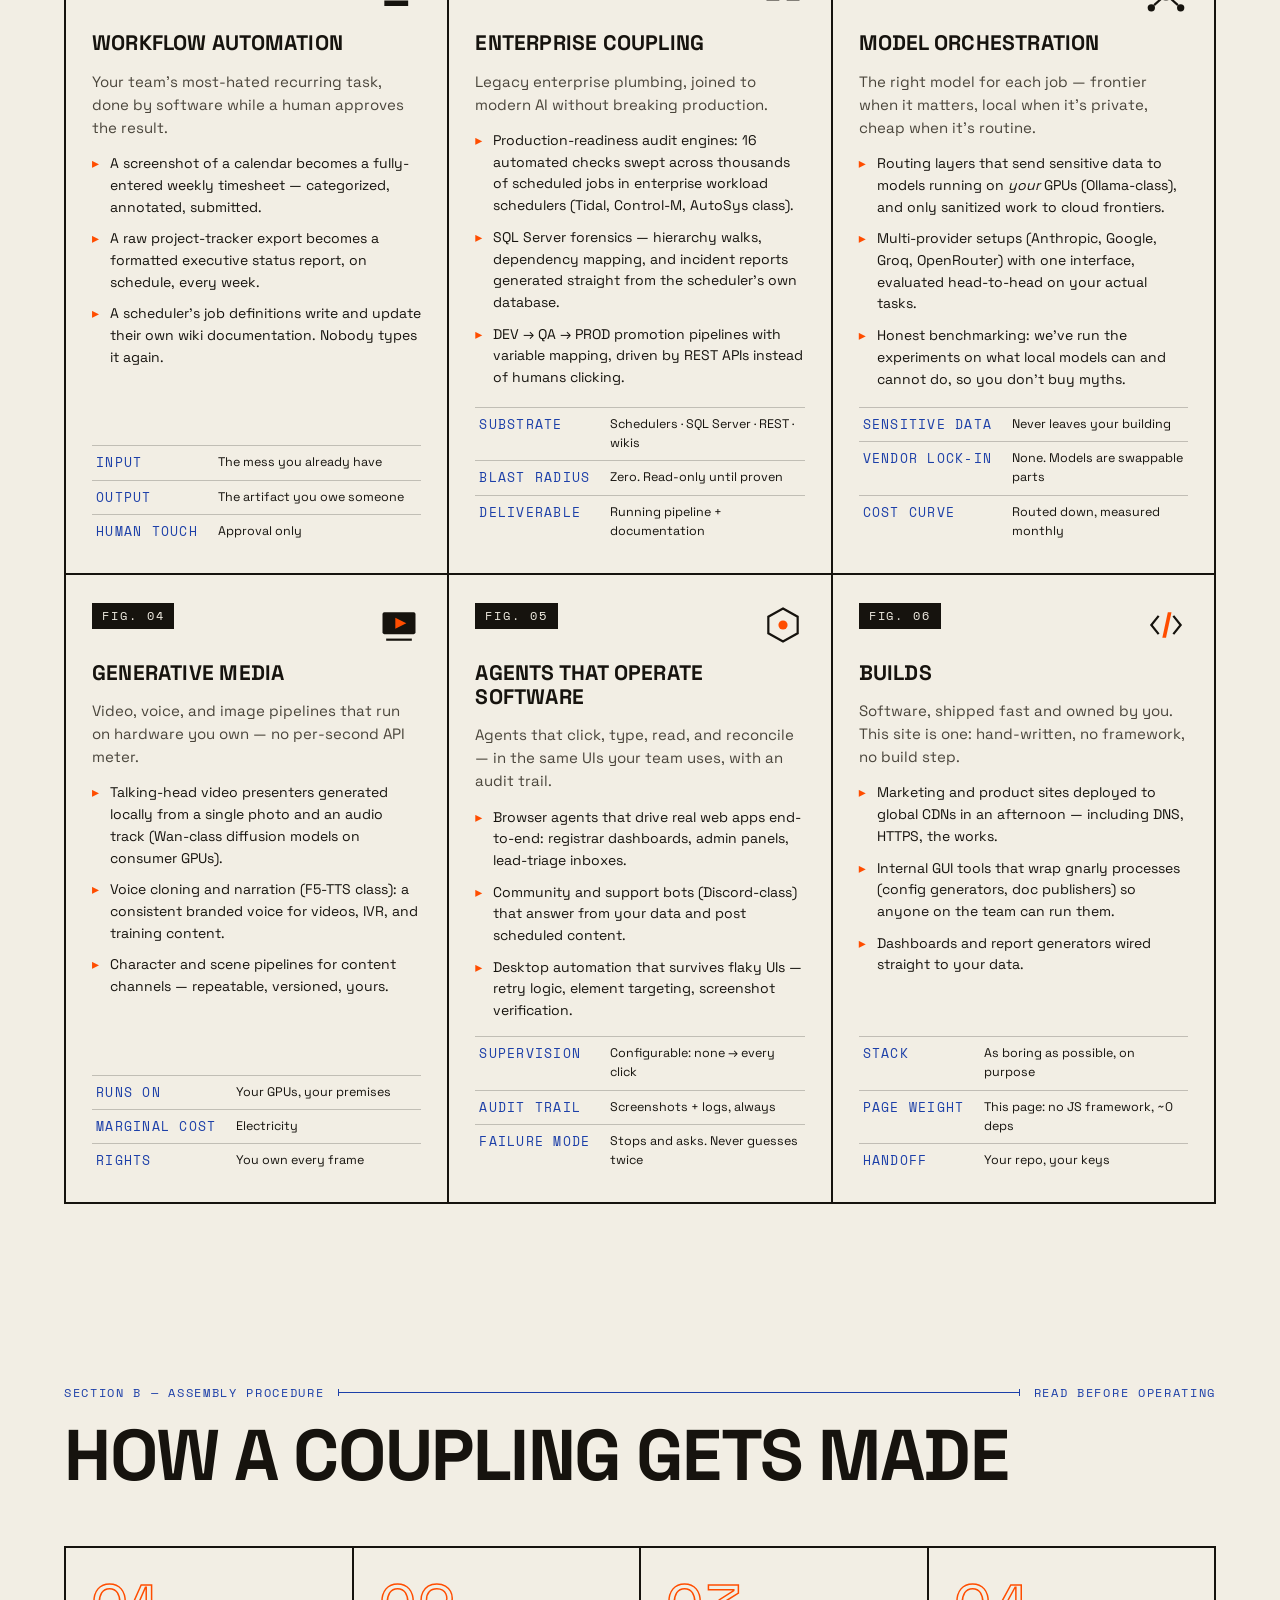
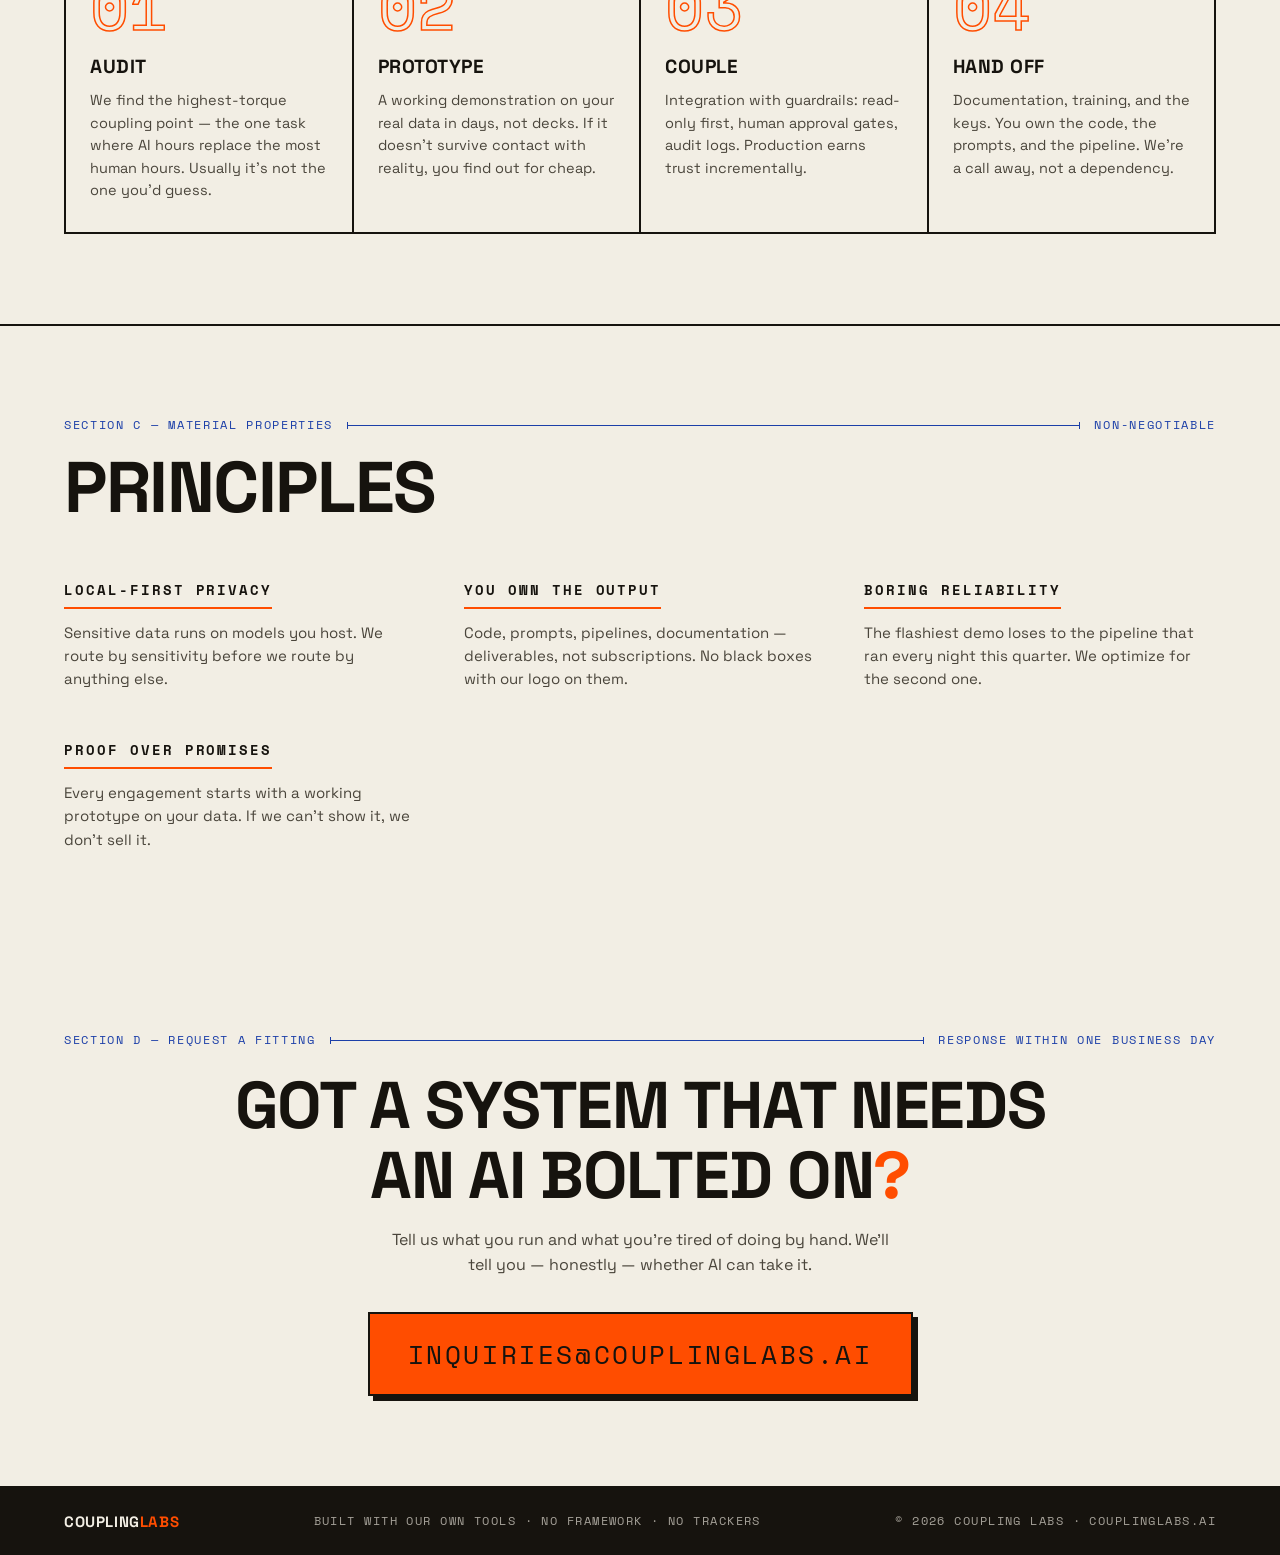
==== commit fa8799c6: "404 copy: pipeline joke; contact goes to inquiries@" ====
--- a/index.html
+++ b/index.html
@@ -59,7 +59,6 @@
             <circle class="draw bolt" cx="348" cy="95" r="6"/>
             <circle class="draw bolt" cx="348" cy="165" r="6"/>
             <path class="draw teeth" d="M370 85 h18 v18 h-18 z M370 121 h18 v18 h-18 z M370 157 h18 v18 h-18 z"/>
-            <text class="label" x="60" y="95">YOUR SYSTEMS</text>
           </g>
           <!-- right assembly (teeth interlock with left at rest) -->
           <g id="half-right">
@@ -70,6 +69,10 @@
             <circle class="draw bolt" cx="436" cy="95" r="6"/>
             <circle class="draw bolt" cx="436" cy="165" r="6"/>
             <path class="draw teeth" d="M370 103 h18 v18 h-18 z M370 139 h18 v18 h-18 z" />
+          </g>
+          <!-- static labels (don't ride the animation) -->
+          <g aria-hidden="true">
+            <text class="label" x="60" y="95">YOUR SYSTEMS</text>
             <text class="label label-right" x="718" y="95">AI</text>
           </g>
           <!-- dimension lines -->
@@ -305,7 +308,7 @@
       <p class="annotation">SECTION D — REQUEST A FITTING <span class="dim-line"></span> RESPONSE WITHIN ONE BUSINESS DAY</p>
       <h2>GOT A SYSTEM THAT NEEDS<br>AN AI BOLTED ON<span class="accent">?</span></h2>
       <p class="contact-sub">Tell us what you run and what you're tired of doing by hand. We'll tell you — honestly — whether AI can take it.</p>
-      <a class="btn btn-primary btn-xl" href="mailto:jesten@couplinglabs.ai">jesten@couplinglabs.ai</a>
+      <a class="btn btn-primary btn-xl" href="mailto:inquiries@couplinglabs.ai">inquiries@couplinglabs.ai</a>
     </section>
   </main>
 
